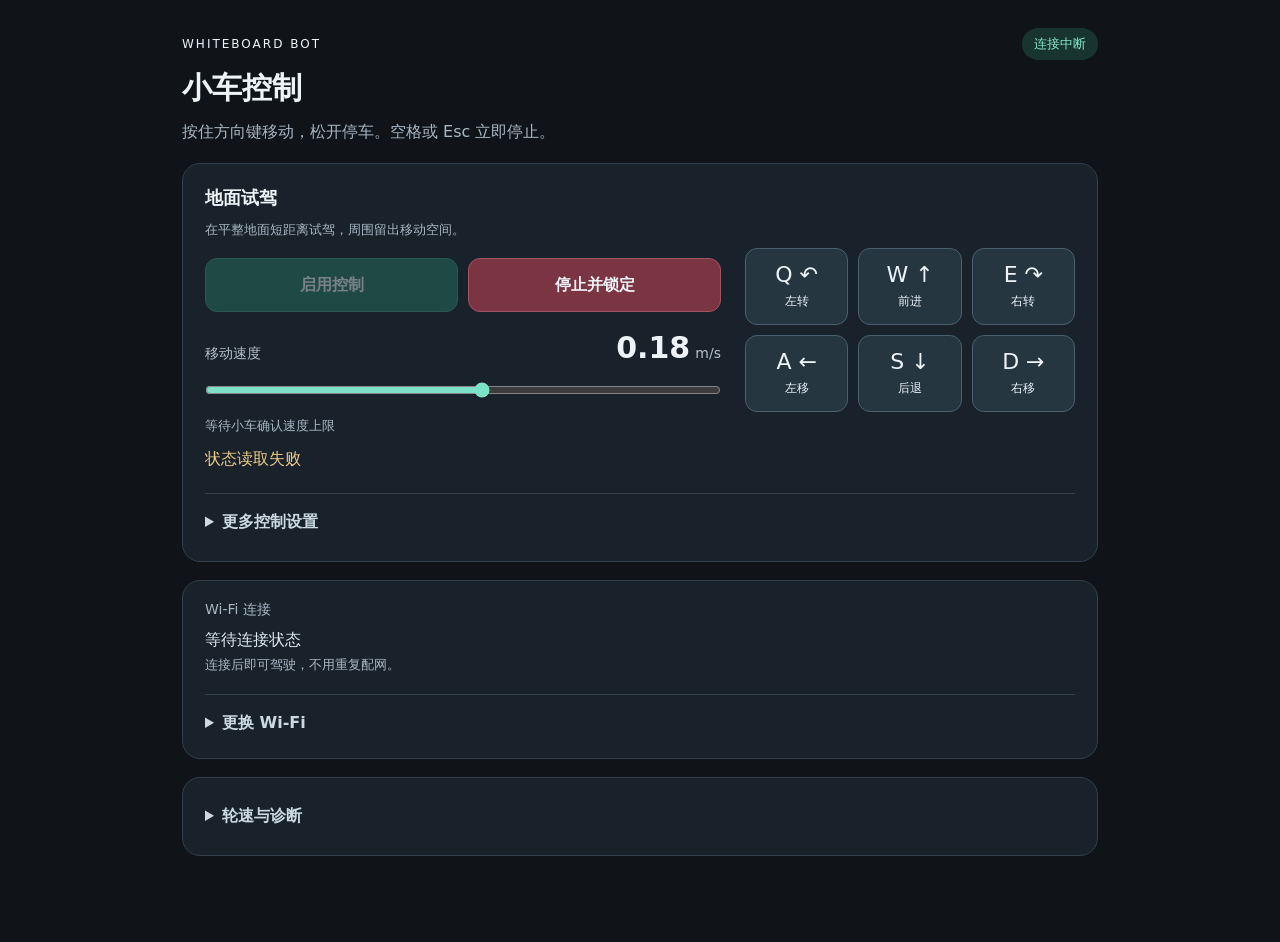
==== c6_drive/web/index.html @ 7c35288e "feat(c6_drive): encoder hold, encoder servo and load-servo experiments Also Wi-Fi provisioning over " ====
<!doctype html><html lang="zh-CN"><meta charset="utf-8"><meta name="viewport" content="width=device-width,initial-scale=1"><title>WhiteBoardBot · 小车控制</title>
<style>
:root{color-scheme:dark;font-family:system-ui,-apple-system,sans-serif;background:#101419;color:#edf3f7}*{box-sizing:border-box}body{max-width:960px;margin:28px auto;padding:0 22px 40px}h1{font-size:30px;margin:8px 0}h2{font-size:18px;margin:0}p{color:#a7b7c4;line-height:1.6;margin:10px 0}small{color:#a7b7c4;line-height:1.6}a{color:#7de1c8;overflow-wrap:anywhere}.top,.row,.section-head{display:flex;align-items:center;justify-content:space-between;gap:12px;flex-wrap:wrap}.brand{font-size:12px;letter-spacing:2px}.badge{font-size:13px;color:#83e5c9;background:#18342e;padding:7px 12px;border-radius:20px}.panel{background:#19222b;border:1px solid #30404c;border-radius:18px;padding:22px;margin:18px 0}button{background:#263640;border:1px solid #49606f;border-radius:12px;color:#edf3f7;padding:13px 18px;font:inherit;cursor:pointer;touch-action:manipulation}button:disabled{opacity:.45;cursor:default}button.on{background:#237565}#arm{background:#287a66;border-color:#41987f;font-weight:650}#stop{background:#7b3441;border-color:#a25361;font-weight:650}.drive-grid{display:grid;grid-template-columns:1fr 330px;gap:24px;align-items:center}.actions{display:flex;gap:10px;margin:18px 0}.actions button{flex:1;min-height:54px}.keys{display:grid;grid-template-columns:repeat(3,1fr);gap:10px}.keys button{font-size:22px;min-height:76px;touch-action:none}.keys small{display:block;font-size:12px;color:inherit;margin-top:5px}.speed-line{display:flex;align-items:baseline;gap:8px;justify-content:space-between}.speed-line output{font-size:30px;font-weight:650;font-variant-numeric:tabular-nums}.speed-line span{font-size:14px;color:#b4c3cf}#speed{width:100%;margin:16px 0;accent-color:#7de1c8}#message{min-height:26px;color:#edcb86;margin:12px 0 0}#modeLimitNote{font-size:13px;margin-bottom:0}.compact{padding:18px 22px}details>summary{cursor:pointer;font-weight:600;padding:6px 0;color:#cad9e3}details>summary:hover{color:#fff}details[open]>summary{margin-bottom:16px}.settings{margin-top:18px;border-top:1px solid #30404c;padding-top:12px}.settings .row{justify-content:flex-start}.settings label{display:flex;align-items:center;gap:10px;flex-wrap:wrap}input,select,textarea{font:inherit;max-width:100%;background:#101820;color:#edf3f7;border:1px solid #415867;border-radius:9px;padding:11px}input[type=number]{width:88px}input[type=range]{padding:0}#pose{font-size:14px}.network-form{display:grid;gap:16px}.network-form label{display:grid;gap:7px}.network-form input,.network-form select,.network-form textarea{width:100%;min-width:0}.network-form textarea{resize:vertical;font:13px/1.5 monospace}#enterpriseFields:not([hidden]){display:grid;gap:14px}.network-links{display:grid;gap:8px;margin:14px 0}.hint{font-size:13px}#networkMessage{color:#edcb86}.secondary{font-size:13px;background:transparent;padding:9px 12px}.connection-title{font-size:14px;color:#a7b7c4}#networkState{color:#dce9f0;margin:8px 0 3px}#networkHint{margin:0;font-size:13px}.table-scroll{overflow-x:auto}table{width:100%;border-collapse:collapse;font-size:14px}th,td{text-align:right;padding:12px 8px;border-bottom:1px solid #30404c;white-space:nowrap}th:first-child,td:first-child{text-align:left}#faultPanel{border-color:#956f45}#faultData{white-space:pre-wrap;overflow-wrap:anywhere;font:14px/1.6 system-ui}button:focus-visible,summary:focus-visible,input:focus-visible,select:focus-visible{outline:2px solid #7de1c8;outline-offset:3px}[hidden]{display:none!important}@media(max-width:700px){body{margin:18px auto;padding:0 14px 30px}.panel{padding:18px}.drive-grid{grid-template-columns:1fr;gap:20px}h1{font-size:26px}.keys button{min-height:66px}.actions{margin:14px 0}.badge{max-width:100%;overflow-wrap:anywhere}.row>*{max-width:100%}.settings label{width:100%}.settings select{width:100%}}
</style>
<header><div class="top"><span class="brand">WHITEBOARD BOT</span><span id="link" class="badge">正在连接</span></div><h1>小车控制</h1><p>按住方向键移动，松开停车。空格或 Esc 立即停止。</p></header>
<main>
<section class="panel" id="drivePanel"><div class="drive-grid"><div>
<h2 id="driveModeName">地面试驾</h2><p class="hint">在平整地面短距离试驾，周围留出移动空间。</p>
<div class="actions"><button id="arm" disabled>启用控制</button><button id="stop">停止并锁定</button></div>
<label class="speed-line" for="speed"><span>移动速度</span><div><output id="speedValue">0.08</output> <span>m/s</span></div></label><input aria-label="移动速度" id="speed" type="range" min="0.04" max="0.08" step="0.01" value="0.08">
<small id="speedLimitHint">等待小车确认速度上限</small><div id="message" role="status" aria-live="polite">正在读取小车状态…</div>
</div><div class="keys" aria-label="方向控制"><button data-key="q">Q ↶<small>左转</small></button><button data-key="w">W ↑<small>前进</small></button><button data-key="e">E ↷<small>右转</small></button><button data-key="a">A ←<small>左移</small></button><button data-key="s">S ↓<small>后退</small></button><button data-key="d">D →<small>右移</small></button></div></div>
<p id="modeLimitNote"></p>
<details class="settings" id="controlSettings"><summary>更多控制设置</summary>
<div class="row"><label>模式 <select id="mode"><option value="floor_trial" id="floorOption">地面限速试驾 · 起停纠偏</option><option value="legacy">原速度控制</option><option value="robust_wheels" id="robustOption">改进速度控制</option><option value="encoder_hold" id="holdOption">编码器纠偏（实验）</option></select></label></div>
<div class="row" style="margin-top:16px"><label>速度上限 <input aria-label="速度上限" id="maxSpeed" type="number" inputmode="decimal" min="0.04" max="0.40" step="0.01" value="0.08"> m/s</label><button id="useMax" class="secondary">用最高速度</button><button id="zeroPose" class="secondary">位置归零</button></div>
<p id="pose">编码器位置：等待状态</p><small>位置由轮子转动估算，打滑时不代表真实车身位置；此模式不能保证墙面不下滑。</small></details></section>
<section class="panel compact" id="networkPanel"><span class="connection-title">Wi-Fi 连接</span><p id="networkState" role="status">等待连接状态</p><p id="networkHint">连接后即可驾驶，不用重复配网。</p>
<details class="settings" id="networkSettings"><summary>更换 Wi-Fi</summary>
<p class="hint">停止并锁定后，可在这里更换网络。保存后小车会连接新网络，屏幕会显示新地址。</p>
<form id="networkForm" class="network-form"><label>网络名称（2.4 GHz）<input id="wifiSsid" type="text" maxlength="32" autocomplete="off" required></label>
<label>连接方式<select id="wifiAuth"><option value="personal">普通 Wi-Fi</option><option value="peap">学校账号 · PEAP</option><option value="ttls_mschapv2">学校账号 · TTLS / MSCHAPv2</option><option value="ttls_pap">学校账号 · TTLS / PAP</option></select></label>
<label id="wifiPasswordLabel">网络密码<input id="wifiPassword" type="password" maxlength="64" autocomplete="new-password" placeholder="新网络请填写密码；开放网络可留空"></label><small id="passwordHint"></small>
<div id="enterpriseFields" hidden><label>学校账号<input id="wifiUsername" type="text" maxlength="64" autocomplete="off"></label><details><summary>学校认证设置</summary><div class="network-form"><label>外层身份（可选）<input id="wifiIdentity" type="text" maxlength="64" autocomplete="off"></label><label>认证服务器<input id="wifiServer" type="text" maxlength="253" autocomplete="off" placeholder="学校公布的认证服务器域名"></label><label>CA 证书<textarea id="wifiCA" maxlength="4096" rows="5" spellcheck="false" placeholder="-----BEGIN CERTIFICATE-----"></textarea></label><label>或选择证书文件<input id="wifiCAFile" type="file" accept=".pem,.crt,.cer"></label></div></details><small>学校账号认证需要服务器和证书信息；不支持连接后的网页登录。</small></div>
<div class="row"><button id="wifiSave" type="submit">保存并连接</button></div></form>
<p id="networkMessage" role="status"></p>
<details class="settings"><summary>连接地址与已保存网络</summary><div class="network-links"><a id="homeUrl" hidden>局域网地址</a><a id="hostUrl" hidden>固定名称</a><a id="apUrl" hidden>备用热点入口</a></div><p class="hint">连接新网络失败时，可使用小车热点恢复设置。密码保存在小车，不显示在网页中。</p><button id="wifiForget" class="secondary" type="button">忘记已保存网络</button></details>
</details></section>
<section id="faultPanel" class="panel" hidden role="status"><b>停机记录</b><p id="faultSummary"></p><details><summary>查看故障数据</summary><pre id="faultData"></pre><small>PWM 为输出占空比，不是实测电压或力矩。</small></details></section>
<details class="panel" id="telemetryDetails"><summary>轮速与诊断</summary><small id="state">—</small><div class="table-scroll"><table><thead><tr><th>电机</th><th>目标 m/s</th><th>实际 m/s</th><th>PWM</th></tr></thead><tbody id="motors"></tbody></table></div><p><small>按 38 mm 轮径、2800 计数/圈换算。当前硬件无法读取电池电压。</small></p></details>
</main>
<script>
const token='__TOKEN__', keys=new Set(), motionKeys='wasdqe';
let lease=0,seq=0,busy=false,session=null,stopping=false,lastStatus=0,stopGeneration=0;
let maxSpeed=.30,driveSpeed=.18,maxWheelCps=8000,controlMode='legacy';
let modeSpeedLimit=.4,modeYawLimit=1.2;
let pendingMode=null,modeEditing=false,modeChanging=false,modeAwaitingStatus=false;
let armPending=false,canDriveNow=false;
let networkSaving=false,networkArmed=true,networkBusy=false,networkSupported=false,networkPrefilled=false;
let currentNetwork=null;
const $=id=>document.getElementById(id);
function enterpriseFields(){
 const enterprise=$('wifiAuth').value!=='personal'&&!!$('wifiAuth').value;
 $('enterpriseFields').hidden=!enterprise;
 for(const id of ['wifiUsername','wifiServer','wifiCA'])$(id).required=enterprise;
 $('wifiPassword').required=enterprise;
 passwordHint();
}
$('wifiAuth').onchange=enterpriseFields;
function passwordHint(){
 const same=currentNetwork?.auth==='personal'&&$('wifiAuth').value==='personal'&&$('wifiSsid').value===currentNetwork.ssid&&currentNetwork.password_saved;
 $('wifiPassword').placeholder=same?'已保存在小车；不改密码请留空':'新网络请填写密码；开放网络可留空';
 $('passwordHint').textContent=same?'此网络密码已保存，无需再输入。':$('wifiAuth').value==='personal'?'只在更换网络或密码时填写。':'使用学校提供的账号和密码。';
}
$('wifiSsid').oninput=passwordHint;

$('wifiCAFile').onchange=async()=>{
 const file=$('wifiCAFile').files?.[0];if(!file)return;
 if(file.size>4096){$('networkMessage').textContent='证书文件不能超过 4096 字节';return;}
 const text=await file.text();
 if(!text.includes('-----BEGIN CERTIFICATE-----')){$('networkMessage').textContent='请选择 PEM 文本证书；不是二进制 DER 格式';return;}
 $('wifiCA').value=text;
};
enterpriseFields();
function networkLink(id,url,label){
 const a=$(id),valid=typeof url==='string'&&/^http:\/\/[a-z0-9.-]+\/$/i.test(url);
 a.hidden=!valid;a.href=valid?url:'';a.textContent=valid?label+' '+url:'';
}
function showNetwork(s){
 const n=s.network;currentNetwork=n||null;networkArmed=!!s.armed;networkSupported=!!n;networkBusy=!!n?.busy;
 const locked=networkSaving||networkArmed||!!lease||networkBusy||!n;
 for(const id of ['wifiSave','wifiForget','wifiSsid','wifiPassword','wifiAuth','wifiUsername','wifiIdentity','wifiServer','wifiCA','wifiCAFile'])$(id).disabled=locked;
 if(!n){$('networkState').textContent='当前固件尚未支持Wi-Fi 网络 配网';return;}
 if(!networkPrefilled){if(!$('wifiSsid').value)$('wifiSsid').value=n.ssid||'';$('wifiAuth').value=n.auth||'personal';$('wifiServer').value=n.server_name||'';enterpriseFields();networkPrefilled=true;}
 const labels={connected:'已连接',applying:'正在应用设置',connecting:'正在连接',retry_wait:'暂未连上，将在停止控制时重试',check_settings:'多次认证连接未成功，请检查学校设置后重新保存',ap_only:'仅小车热点'};
 const reasons={201:'未找到该网络的可用 2.4 GHz 接入点',210:'未找到安全协议兼容的接入点',211:'接入点未满足安全认证要求',212:'信号未满足连接要求',23:'802.1X 认证未通过：需要核对账号、证书或学校接入策略',202:'认证失败：原因尚未确定',204:'认证握手超时',15:'四次握手超时',200:'接入点信号超时',203:'接入点关联失败'};
 let detail='';
 if(!n.connected&&n.associated)detail=' · 已完成 Wi-Fi 关联，等待 IP 地址';
 else if(!n.connected&&n.configured&&n.disconnect_reason)detail=` · 上次断开 ${n.disconnect_reason}：${reasons[n.disconnect_reason]||n.disconnect_name||'原因待诊断'}`;
 if(n.scan_state==='scanning')detail+=' · 正在扫描 2.4 GHz';
 else if(!n.connected&&n.scan_state==='complete')detail+=` · 2.4 GHz 扫描：${n.scan_ap_count} 个接入点，当前网络匹配 ${n.scan_matches} 个`;
 $('networkState').textContent=`${labels[n.state]||n.state}${n.ssid?' · '+n.ssid:''}${Number.isFinite(n.rssi_dbm)?' · '+n.rssi_dbm+' dBm':''}${n.error?' · '+n.error:''}${detail}`;
 $('networkHint').textContent=n.connected?'网络已就绪，无需重新保存或输入密码。上方即可启用驾驶。':networkBusy?'正在连接网络，连接成功后即可驾驶。':'当前可通过小车热点访问。展开「更换 Wi-Fi」设置常用网络。';
 passwordHint();
 networkLink('homeUrl',n.station_url,'局域网');networkLink('hostUrl',n.mdns_url,'固定名称');networkLink('apUrl',n.ap_url,'备用热点');
}
async function saveNetwork(forget=false){
 if(networkSaving||networkArmed||lease||networkBusy||!networkSupported||Date.now()-lastStatus>1000){$('networkMessage').textContent='请先停止并锁定，等待最新状态，再修改网络';return;}
 networkSaving=true;keys.clear();paintKeys();$('arm').disabled=true;
 $('wifiSave').disabled=$('wifiForget').disabled=true;
 try{
  const auth=$('wifiAuth').value||'personal';
  const body=forget?{forget:true}:{ssid:$('wifiSsid').value,password:$('wifiPassword').value,auth};
  const samePersonal=!forget&&auth==='personal'&&currentNetwork?.auth==='personal'&&body.ssid===currentNetwork.ssid&&currentNetwork.password_saved;
  if(samePersonal&&!body.password&&currentNetwork.connected){
   $('networkMessage').textContent='已经连接这个网络，无需重复保存。';$('networkSettings').open=false;return;
  }
  if(samePersonal&&!body.password)body.reuse_saved_password=true;
  if(!forget&&auth!=='personal'){
   Object.assign(body,{username:$('wifiUsername').value,identity:$('wifiIdentity').value,server_name:$('wifiServer').value,ca_pem:$('wifiCA').value});
   if(!body.username||!body.password||!body.server_name||!body.ca_pem.includes('-----BEGIN CERTIFICATE-----'))throw Error('请填写学校账号、密码、认证服务器及官方 CA 证书');
  }
  const r=await fetch('/network',{method:'POST',headers:{'Content-Type':'application/json','X-Control-Token':token},body:JSON.stringify(body),signal:AbortSignal.timeout(3000)});
  const d=await r.json();if(!r.ok||!d.ok)throw Error(({INVALID_WIFI:'检查网络名称、账号、密码及服务器设置',INVALID_AUTH:'请选择学校支持的认证方式',INVALID_CA:'CA 证书无效，需要学校官方 PEM 格式的 CA 证书',SAVED_NETWORK_MISMATCH:'这是另一个网络，请填写它的密码',STOP_BEFORE_WIFI_CHANGE:'请先停止并锁定，等轮子停止',SAVE_FAILED:'保存失败，请重试',BAD_TOKEN:'页面已过期，请刷新'})[d.error]||d.error||'配网失败');
  $('wifiPassword').value='';
  if(d.unchanged){$('networkMessage').textContent='网络设置未改变，保持当前连接。';$('networkSettings').open=false;return;}
  networkBusy=true;
  if(forget){$('wifiSsid').value='';$('networkMessage').textContent='已保存网络已删除，请使用小车热点入口';}
  else $('networkMessage').textContent='已保存，正在连接。热点可能短暂断开；稍后查看屏幕 IP 或此处链接。';
 }catch(e){$('networkMessage').textContent=e.message;}
 finally{networkSaving=false;}
}
$('networkForm').onsubmit=e=>{e.preventDefault();return saveNetwork(false);};
$('wifiForget').onclick=()=>saveNetwork(true);
for(const id of ['wifiSsid','wifiPassword','wifiUsername','wifiIdentity','wifiServer','wifiCA','wifiAuth'])$(id).onfocus=()=>{keys.clear();paintKeys();};
const faultNames={START_NO_MOTION:'启动补偿结束，仍未检测到预期方向的轮子运动',ROBUST_BAD_DT:'控制采样间隔超出范围',ROBUST_BAD_TARGET:'轮速目标无效',ROBUST_BAD_SPEED:'编码器速度数值无效',ROBUST_BAD_DUTY:'电机输出读回值无效',NO_ENCODER:'持续输出后仍没有有效轮速',ENCODER_DIRECTION:'轮速持续与已施加的驱动方向相反',ENCODER_FEEDBACK:'编码器双通道反馈异常',ODOMETRY_INVALID:'编码器位移或采样间隔无效',ODOMETRY_HOLD_FAULT:'编码器纠偏数据过期或误差过大',NETWORK_LOST:'Wi-Fi 连接丢失，已停止',WIFI_CONNECTING:'正在连接 Wi-Fi，请稍后启用',LINK_TIMEOUT:'控制指令超时',CONTROL_LATE:'控制循环延迟异常',ROBUST_INPUT_FAULT:'旧固件的通用故障：无法区分采样异常和启动后无运动'};
const faultName=code=>faultNames[code]||code;
function showFault(s){
 const f=s.last_fault;
 $('faultPanel').hidden=!f;
 if(!f)return;
 const historical=s.armed||f.run!==s.control_run;
 $('faultSummary').textContent=`${historical?'历史记录':'已停止'} · ${f.motor?'电机 '+f.motor:'控制器'}：${faultName(f.code)}（${f.code}）`;
 const number=(v,d=0)=>Number.isFinite(v)?v.toFixed(d):'无效';
 const rows=[`开机后 ${number(f.ms/1000,3)} s · 模式 ${f.mode} · 采样间隔 ${number(f.dt_s*1000,1)} ms`];
 for(let i=0;i<3;i++)rows.push(`电机 ${i+1}：目标 ${number(f.target_cps?.[i])} · 实测 ${number(f.speed_cps?.[i])} counts/s · PWM ${number(f.applied_pwm?.[i])}/255`);
 if(f.code==='START_NO_MOTION'||f.code==='NO_ENCODER')rows.push('这不能单独区分负载过大、卡住、供电/驱动异常或编码器反馈故障。');
 if(f.code==='ENCODER_DIRECTION')rows.push('持续反向轮速触发了保护；需结合换向、外力和逐轮极性测试判断，不能单凭此提示认定编码器接反。');
 $('faultData').textContent=rows.join('\n');
}
function speedNumber(value,fallback,maximum){
 const n=Number(value);return value===null||value===''||!Number.isFinite(n)?fallback:Math.round(Math.min(maximum,Math.max(.04,n))*100)/100;
}
function setSpeeds(maximum,current,persist=true){
 maxSpeed=speedNumber(maximum,maxSpeed,.40);
 driveSpeed=Math.min(maxSpeed,speedNumber(current,driveSpeed,maxSpeed));
 if(persist||document.activeElement!==$('maxSpeed'))$('maxSpeed').value=Math.min(maxSpeed,modeSpeedLimit).toFixed(2);
 $('speed').max=Math.min(maxSpeed,modeSpeedLimit).toFixed(2);
 $('speed').value=Math.min(driveSpeed,modeSpeedLimit).toFixed(2);$('speedValue').textContent=Math.min(driveSpeed,modeSpeedLimit).toFixed(2);
 if(persist)try{localStorage.setItem('wbb-drive-speeds-v1',JSON.stringify({maximum:maxSpeed,current:driveSpeed}));}catch{}
}
try{const saved=JSON.parse(localStorage.getItem('wbb-drive-speeds-v1'));if(saved)setSpeeds(saved.maximum,saved.current,false);}catch{}
setSpeeds(maxSpeed,driveSpeed,false);
async function send(op,extra={}){
 const controller=new AbortController(),timer=setTimeout(()=>controller.abort(),700);
 try{const r=await fetch('/cmd',{method:'POST',headers:{'Content-Type':'application/json','X-Control-Token':token},body:JSON.stringify({op,...extra}),signal:controller.signal});if(!r.ok)throw Error('HTTP '+r.status);const d=await r.json();if(!d.ok)throw Error(d.error||'命令被拒绝');return d;}finally{clearTimeout(timer);}
}
function paintKeys(){document.querySelectorAll('[data-key]').forEach(b=>b.classList.toggle('on',keys.has(b.dataset.key)));}
async function stop(){stopGeneration++;armPending=false;pendingMode=null;modeEditing=false;modeAwaitingStatus=true;lease=0;keys.clear();paintKeys();stopping=true;$('message').textContent='已锁定';try{await send('stop');}catch(e){$('message').textContent='连接中断；小车将在指令超时后停止';}finally{stopping=false;}}
$('stop').onclick=stop;
// Serialize changes after an in-flight poll; never discard a selection because
// polling owns the transport, or overwrite the native picker while it is open.
async function applyPendingMode(){
 if(busy||stopping||lease||networkArmed||document.hidden)return;
 while(pendingMode!==null&&!stopping&&!lease&&!networkArmed){
  const wanted=pendingMode,generation=stopGeneration;pendingMode=null;
  busy=true;modeChanging=true;modeAwaitingStatus=true;$('arm').disabled=true;
  try{
   const reply=await send('controller',{mode:wanted});
   if(generation===stopGeneration){
    controlMode=reply.controller||wanted;
    if(pendingMode===null){if(!modeEditing)$('mode').value=controlMode;$('message').textContent='模式已切换，请启用控制';}
   }
  }catch(e){
   pendingMode=null;
   if(generation===stopGeneration){$('message').textContent='切换失败：'+e.message;$('mode').value=controlMode;}
  }finally{modeChanging=false;busy=false;}
 }
}
$('mode').onfocus=()=>{modeEditing=true;keys.clear();paintKeys();};
$('mode').onblur=()=>{modeEditing=false;if(pendingMode===null&&!modeChanging)$('mode').value=controlMode;};
$('mode').onchange=async()=>{
 if(stopping||lease||networkArmed){$('mode').value=controlMode;$('message').textContent='请先停止并锁定，再切换模式';return;}
 pendingMode=$('mode').value;modeAwaitingStatus=true;keys.clear();paintKeys();$('arm').disabled=true;
 $('message').textContent='正在切换模式…';await applyPendingMode();
};
$('zeroPose').onclick=async()=>{if(busy||stopping||lease)return;busy=true;try{await send('zero_odometry');}catch(e){$('message').textContent=e.message;}finally{busy=false;}};
async function applyPendingArm(){
 if(!armPending||busy||stopping||pendingMode!==null||modeChanging||modeAwaitingStatus)return;
 armPending=false;
 if(lease||networkArmed||!canDriveNow||networkSaving||networkBusy||!document.hasFocus()||document.hidden||Date.now()-lastStatus>800){$('message').textContent='暂不能启用，请等待小车就绪后再试';return;}
 keys.clear();paintKeys();busy=true;const generation=stopGeneration;
 try{let d=await send('arm');if(generation!==stopGeneration||!document.hasFocus()||document.hidden){await stop();return;}lease=d.lease;seq=0;$('message').textContent='控制已启用：按住方向键移动';}
 catch(e){$('message').textContent=e.message;}finally{busy=false;}
}
$('arm').onclick=async()=>{
 if(stopping||lease||armPending||networkArmed||networkSaving||networkBusy||!document.hasFocus())return;
 armPending=true;$('arm').disabled=true;keys.clear();paintKeys();$('message').textContent='正在启用控制…';await applyPendingArm();
};
$('speed').oninput=()=>setSpeeds(maxSpeed,$('speed').value);
$('maxSpeed').onchange=()=>setSpeeds($('maxSpeed').value,driveSpeed);
$('useMax').onclick=()=>{setSpeeds($('maxSpeed').value,driveSpeed);setSpeeds(maxSpeed,maxSpeed);};
for(const id of ['speed','maxSpeed'])$(id).onfocus=()=>{keys.clear();paintKeys();};
function key(k,down){if(!lease)return;if(down)keys.add(k);else keys.delete(k);paintKeys();}
window.addEventListener('keydown',e=>{let k=e.key.toLowerCase();const editing=(['INPUT','TEXTAREA','SELECT'].includes(e.target?.tagName)&&e.target?.type!=='range')||e.target?.isContentEditable;if(k==='escape'||(k===' '&&!editing)){e.preventDefault();stop();return;}if(editing)return;if(motionKeys.includes(k)&&k.length===1&&!e.ctrlKey&&!e.metaKey&&!e.altKey){e.preventDefault();key(k,true);}});
window.addEventListener('keyup',e=>{key(e.key.toLowerCase(),false);});
window.addEventListener('blur',stop);document.addEventListener('visibilitychange',()=>{if(document.hidden)stop();});window.addEventListener('pagehide',()=>{lease=0;keys.clear();fetch('/cmd',{method:'POST',headers:{'Content-Type':'application/json','X-Control-Token':token},body:'{"op":"stop"}',keepalive:true}).catch(()=>{});});
document.querySelectorAll('[data-key]').forEach(b=>{b.onpointerdown=e=>{e.preventDefault();b.setPointerCapture(e.pointerId);key(b.dataset.key,true);};b.onpointerup=b.onpointercancel=b.onlostpointercapture=()=>key(b.dataset.key,false);});
function bodyCommand(){let speed=Math.min(driveSpeed,modeSpeedLimit,controlMode==='encoder_hold'?.08:.4),x=(keys.has('w')-keys.has('s'))*speed,y=(keys.has('a')-keys.has('d'))*speed;let n=Math.hypot(x,y);if(n>speed){x*=speed/n;y*=speed/n;}return [x,y,(keys.has('q')-keys.has('e'))*Math.min(modeYawLimit,controlMode==='encoder_hold'?.6:1.2)];}
function wheels(){let [x,y,w]=bodyCommand(),rot=w*.033738;const values=[-.8660254*x+.5*y+rot,-y+rot,.8660254*x+.5*y+rot].map(v=>v/(.11938052/2800));const scale=Math.min(1,maxWheelCps/Math.max(1,...values.map(Math.abs)));return values.map(v=>v*scale);}
async function tick(){
 if(!busy&&!stopping){busy=true;try{
  if(lease){if(!document.hasFocus()||document.hidden||Date.now()-lastStatus>800){await stop();}else{await send(controlMode==='encoder_hold'?'drive':'wheels',{lease,seq:++seq,values:controlMode==='encoder_hold'?bodyCommand():wheels()});}}
  const r=await fetch('/status',{cache:'no-store',signal:AbortSignal.timeout(700)});if(!r.ok)throw Error('状态读取失败');const s=await r.json();lastStatus=Date.now();
  maxWheelCps=Number.isFinite(s.max_wheel_cps)&&s.max_wheel_cps>0?Math.min(10000,s.max_wheel_cps):8000;
  if(session!==null&&session!==s.session){armPending=false;pendingMode=null;modeEditing=false;lease=0;keys.clear();$('message').textContent='小车已重启，请刷新页面';}session=s.session;
  if(lease&&(!s.armed||s.lease!==lease)){lease=0;keys.clear();paintKeys();$('message').textContent='已停止：'+faultName(s.reason);}
  showFault(s);showNetwork(s);
  if(!s.armed&&s.reason==='ROBUST_INPUT_FAULT')$('message').textContent='已停止：'+faultName(s.reason)+'。这份状态无法确定出错电机。';
  controlMode=s.controller||'legacy';modeAwaitingStatus=false;
  if(s.armed){armPending=false;pendingMode=null;modeEditing=false;}
  if(!modeEditing&&pendingMode===null&&!modeChanging)$('mode').value=controlMode;
  $('mode').disabled=s.armed||!!lease||armPending;
  $('driveModeName').textContent=controlMode==='floor_trial'?'地面试驾':controlMode==='encoder_hold'?'编码器纠偏':controlMode==='robust_wheels'?'改进速度控制':'原速度控制';
  modeSpeedLimit=controlMode==='encoder_hold'?.08:.4;modeYawLimit=controlMode==='encoder_hold'?.6:1.2;
  if(Number.isFinite(s.max_body_speed_mps)&&s.max_body_speed_mps>0)modeSpeedLimit=Math.min(modeSpeedLimit,s.max_body_speed_mps);
  if(Number.isFinite(s.max_yaw_rps)&&s.max_yaw_rps>0)modeYawLimit=Math.min(modeYawLimit,s.max_yaw_rps);
  setSpeeds(maxSpeed,driveSpeed,false);
  $('modeLimitNote').textContent=s.floor_trial?'试驾版 · 松键协调减速，转向限 0.4 rad/s。仍在改善抖动，不用于墙面保持。':controlMode==='encoder_hold'?'编码器纠偏仍处于实验阶段，仅完成架空测试，不用于墙面保持。':'速度模式：松键停止输出，不保持位置。';
  $('floorOption').disabled=typeof s.floor_trial!=='boolean';
  $('maxSpeed').max=modeSpeedLimit.toFixed(2);
  if(document.activeElement!==$('maxSpeed'))$('maxSpeed').value=Math.min(maxSpeed,modeSpeedLimit).toFixed(2);
  $('speedLimitHint').textContent=`当前模式速度上限 ${modeSpeedLimit.toFixed(2)} m/s。按住方向键移动，松开减速停止。`;
  $('robustOption').disabled=!s.robust_validated;$('holdOption').disabled=!s.hold_validated;$('zeroPose').disabled=s.armed||!!lease;
  const od=s.odometry;
  $('pose').textContent=od?.valid?`编码器估计：X ${(od.x_m*1000).toFixed(1)} mm · Y ${(od.y_m*1000).toFixed(1)} mm · 方向 ${(od.yaw_rad*180/Math.PI).toFixed(1)}°${od.holding?(od.within_hold_band?' · 误差在范围内，输出归零':' · 正在纠正编码器位移'):''}`:'编码器位置：无有效数据';
  const canDrive=s.manual_control_available??s.calibrated;
  canDriveNow=!!s.ready&&!!canDrive;
  $('link').textContent=s.network?.connected?`${s.network.ssid} · 在线`:'小车热点 · 在线';$('state').textContent=s.reason;$('arm').disabled=!canDriveNow||s.armed||!!lease||armPending||pendingMode!==null||modeChanging||networkSaving||networkBusy;
  $('arm').textContent=lease?'控制已启用':armPending?'正在启用…':'启用控制';
  if(!s.ready)$('message').textContent='输出故障，已锁定：'+s.reason+'。断开电机电源，检查TF卡槽和接线。';
  else if(!canDrive&&pendingMode===null&&!modeChanging)$('message').textContent='当前模式未完成验证。地面手动测试请选择「地面限速试驾」。';
  else if(s.floor_trial&&!lease&&['正在读取小车状态…','当前模式未完成验证。地面手动测试请选择「地面限速试驾」。'].includes($('message').textContent))$('message').textContent='已就绪，点击「启用控制」后按 W/A/S/D。';
  $('motors').innerHTML=s.motors.map(m=>`<tr><td>电机 ${m.physical}</td><td>${(m.target*.11938052/2800).toFixed(3)}</td><td>${(m.speed*.11938052/2800).toFixed(3)}</td><td>${m.pwm.toFixed(0)}</td></tr>`).join('');
 }catch(e){armPending=false;pendingMode=null;modeEditing=false;canDriveNow=false;lease=0;keys.clear();paintKeys();$('link').textContent='连接中断';$('message').textContent=e.message;try{await send('stop');}catch{}}finally{busy=false;await applyPendingMode();await applyPendingArm();}}
 setTimeout(tick,60);
}tick();
</script></html>
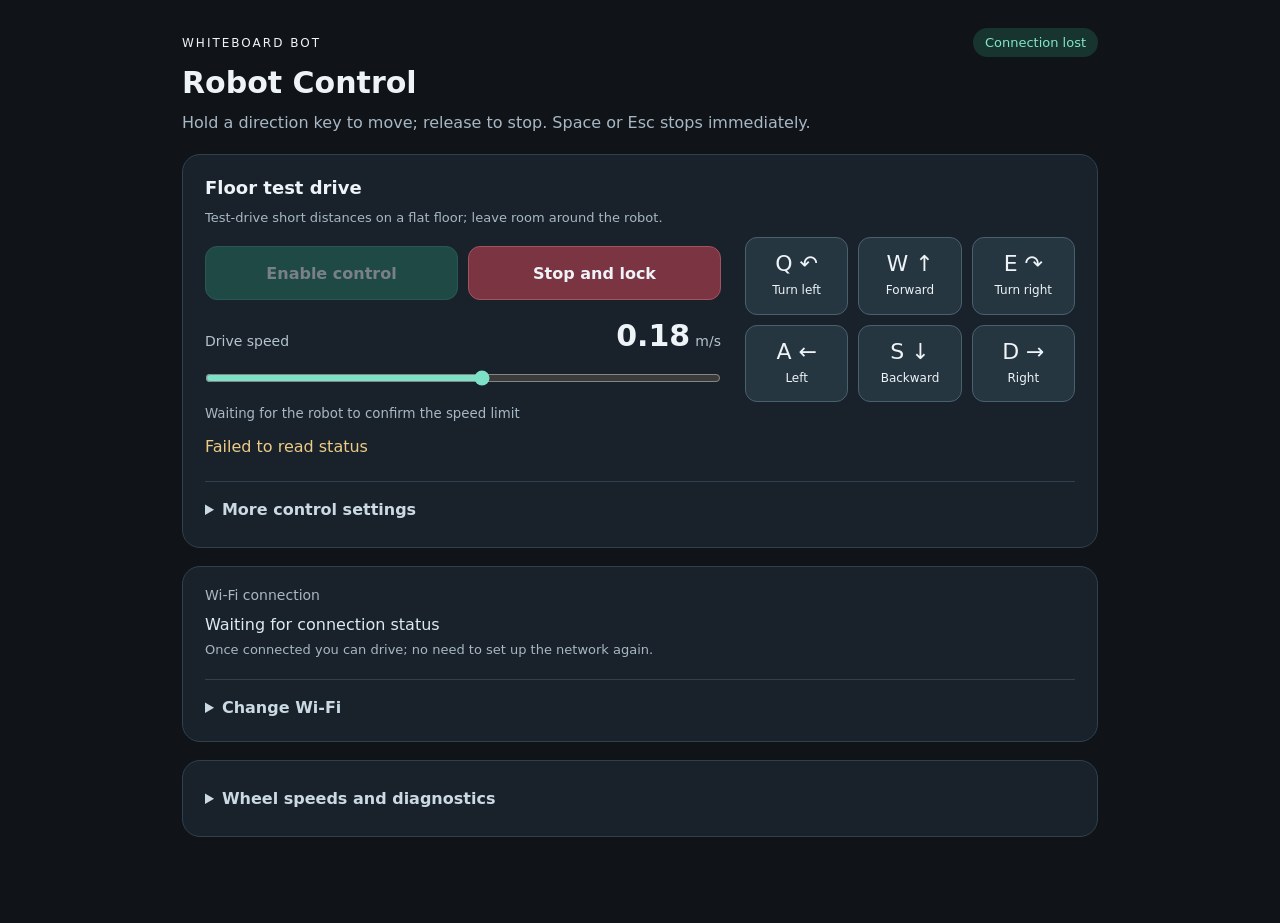
==== commit 024d042c: "Translate the Chinese comments, notes, logs and web pages into English" ====
--- a/c6_drive/web/index.html
+++ b/c6_drive/web/index.html
@@ -1,33 +1,33 @@
-<!doctype html><html lang="zh-CN"><meta charset="utf-8"><meta name="viewport" content="width=device-width,initial-scale=1"><title>WhiteBoardBot · 小车控制</title>
+<!doctype html><html lang="en"><meta charset="utf-8"><meta name="viewport" content="width=device-width,initial-scale=1"><title>WhiteBoardBot · Robot Control</title>
 <style>
 :root{color-scheme:dark;font-family:system-ui,-apple-system,sans-serif;background:#101419;color:#edf3f7}*{box-sizing:border-box}body{max-width:960px;margin:28px auto;padding:0 22px 40px}h1{font-size:30px;margin:8px 0}h2{font-size:18px;margin:0}p{color:#a7b7c4;line-height:1.6;margin:10px 0}small{color:#a7b7c4;line-height:1.6}a{color:#7de1c8;overflow-wrap:anywhere}.top,.row,.section-head{display:flex;align-items:center;justify-content:space-between;gap:12px;flex-wrap:wrap}.brand{font-size:12px;letter-spacing:2px}.badge{font-size:13px;color:#83e5c9;background:#18342e;padding:7px 12px;border-radius:20px}.panel{background:#19222b;border:1px solid #30404c;border-radius:18px;padding:22px;margin:18px 0}button{background:#263640;border:1px solid #49606f;border-radius:12px;color:#edf3f7;padding:13px 18px;font:inherit;cursor:pointer;touch-action:manipulation}button:disabled{opacity:.45;cursor:default}button.on{background:#237565}#arm{background:#287a66;border-color:#41987f;font-weight:650}#stop{background:#7b3441;border-color:#a25361;font-weight:650}.drive-grid{display:grid;grid-template-columns:1fr 330px;gap:24px;align-items:center}.actions{display:flex;gap:10px;margin:18px 0}.actions button{flex:1;min-height:54px}.keys{display:grid;grid-template-columns:repeat(3,1fr);gap:10px}.keys button{font-size:22px;min-height:76px;touch-action:none}.keys small{display:block;font-size:12px;color:inherit;margin-top:5px}.speed-line{display:flex;align-items:baseline;gap:8px;justify-content:space-between}.speed-line output{font-size:30px;font-weight:650;font-variant-numeric:tabular-nums}.speed-line span{font-size:14px;color:#b4c3cf}#speed{width:100%;margin:16px 0;accent-color:#7de1c8}#message{min-height:26px;color:#edcb86;margin:12px 0 0}#modeLimitNote{font-size:13px;margin-bottom:0}.compact{padding:18px 22px}details>summary{cursor:pointer;font-weight:600;padding:6px 0;color:#cad9e3}details>summary:hover{color:#fff}details[open]>summary{margin-bottom:16px}.settings{margin-top:18px;border-top:1px solid #30404c;padding-top:12px}.settings .row{justify-content:flex-start}.settings label{display:flex;align-items:center;gap:10px;flex-wrap:wrap}input,select,textarea{font:inherit;max-width:100%;background:#101820;color:#edf3f7;border:1px solid #415867;border-radius:9px;padding:11px}input[type=number]{width:88px}input[type=range]{padding:0}#pose{font-size:14px}.network-form{display:grid;gap:16px}.network-form label{display:grid;gap:7px}.network-form input,.network-form select,.network-form textarea{width:100%;min-width:0}.network-form textarea{resize:vertical;font:13px/1.5 monospace}#enterpriseFields:not([hidden]){display:grid;gap:14px}.network-links{display:grid;gap:8px;margin:14px 0}.hint{font-size:13px}#networkMessage{color:#edcb86}.secondary{font-size:13px;background:transparent;padding:9px 12px}.connection-title{font-size:14px;color:#a7b7c4}#networkState{color:#dce9f0;margin:8px 0 3px}#networkHint{margin:0;font-size:13px}.table-scroll{overflow-x:auto}table{width:100%;border-collapse:collapse;font-size:14px}th,td{text-align:right;padding:12px 8px;border-bottom:1px solid #30404c;white-space:nowrap}th:first-child,td:first-child{text-align:left}#faultPanel{border-color:#956f45}#faultData{white-space:pre-wrap;overflow-wrap:anywhere;font:14px/1.6 system-ui}button:focus-visible,summary:focus-visible,input:focus-visible,select:focus-visible{outline:2px solid #7de1c8;outline-offset:3px}[hidden]{display:none!important}@media(max-width:700px){body{margin:18px auto;padding:0 14px 30px}.panel{padding:18px}.drive-grid{grid-template-columns:1fr;gap:20px}h1{font-size:26px}.keys button{min-height:66px}.actions{margin:14px 0}.badge{max-width:100%;overflow-wrap:anywhere}.row>*{max-width:100%}.settings label{width:100%}.settings select{width:100%}}
 </style>
-<header><div class="top"><span class="brand">WHITEBOARD BOT</span><span id="link" class="badge">正在连接</span></div><h1>小车控制</h1><p>按住方向键移动，松开停车。空格或 Esc 立即停止。</p></header>
+<header><div class="top"><span class="brand">WHITEBOARD BOT</span><span id="link" class="badge">Connecting</span></div><h1>Robot Control</h1><p>Hold a direction key to move; release to stop. Space or Esc stops immediately.</p></header>
 <main>
 <section class="panel" id="drivePanel"><div class="drive-grid"><div>
-<h2 id="driveModeName">地面试驾</h2><p class="hint">在平整地面短距离试驾，周围留出移动空间。</p>
-<div class="actions"><button id="arm" disabled>启用控制</button><button id="stop">停止并锁定</button></div>
-<label class="speed-line" for="speed"><span>移动速度</span><div><output id="speedValue">0.08</output> <span>m/s</span></div></label><input aria-label="移动速度" id="speed" type="range" min="0.04" max="0.08" step="0.01" value="0.08">
-<small id="speedLimitHint">等待小车确认速度上限</small><div id="message" role="status" aria-live="polite">正在读取小车状态…</div>
-</div><div class="keys" aria-label="方向控制"><button data-key="q">Q ↶<small>左转</small></button><button data-key="w">W ↑<small>前进</small></button><button data-key="e">E ↷<small>右转</small></button><button data-key="a">A ←<small>左移</small></button><button data-key="s">S ↓<small>后退</small></button><button data-key="d">D →<small>右移</small></button></div></div>
+<h2 id="driveModeName">Floor test drive</h2><p class="hint">Test-drive short distances on a flat floor; leave room around the robot.</p>
+<div class="actions"><button id="arm" disabled>Enable control</button><button id="stop">Stop and lock</button></div>
+<label class="speed-line" for="speed"><span>Drive speed</span><div><output id="speedValue">0.08</output> <span>m/s</span></div></label><input aria-label="Drive speed" id="speed" type="range" min="0.04" max="0.08" step="0.01" value="0.08">
+<small id="speedLimitHint">Waiting for the robot to confirm the speed limit</small><div id="message" role="status" aria-live="polite">Reading robot status…</div>
+</div><div class="keys" aria-label="Direction controls"><button data-key="q">Q ↶<small>Turn left</small></button><button data-key="w">W ↑<small>Forward</small></button><button data-key="e">E ↷<small>Turn right</small></button><button data-key="a">A ←<small>Left</small></button><button data-key="s">S ↓<small>Backward</small></button><button data-key="d">D →<small>Right</small></button></div></div>
 <p id="modeLimitNote"></p>
-<details class="settings" id="controlSettings"><summary>更多控制设置</summary>
-<div class="row"><label>模式 <select id="mode"><option value="floor_trial" id="floorOption">地面限速试驾 · 起停纠偏</option><option value="legacy">原速度控制</option><option value="robust_wheels" id="robustOption">改进速度控制</option><option value="encoder_hold" id="holdOption">编码器纠偏（实验）</option></select></label></div>
-<div class="row" style="margin-top:16px"><label>速度上限 <input aria-label="速度上限" id="maxSpeed" type="number" inputmode="decimal" min="0.04" max="0.40" step="0.01" value="0.08"> m/s</label><button id="useMax" class="secondary">用最高速度</button><button id="zeroPose" class="secondary">位置归零</button></div>
-<p id="pose">编码器位置：等待状态</p><small>位置由轮子转动估算，打滑时不代表真实车身位置；此模式不能保证墙面不下滑。</small></details></section>
-<section class="panel compact" id="networkPanel"><span class="connection-title">Wi-Fi 连接</span><p id="networkState" role="status">等待连接状态</p><p id="networkHint">连接后即可驾驶，不用重复配网。</p>
-<details class="settings" id="networkSettings"><summary>更换 Wi-Fi</summary>
-<p class="hint">停止并锁定后，可在这里更换网络。保存后小车会连接新网络，屏幕会显示新地址。</p>
-<form id="networkForm" class="network-form"><label>网络名称（2.4 GHz）<input id="wifiSsid" type="text" maxlength="32" autocomplete="off" required></label>
-<label>连接方式<select id="wifiAuth"><option value="personal">普通 Wi-Fi</option><option value="peap">学校账号 · PEAP</option><option value="ttls_mschapv2">学校账号 · TTLS / MSCHAPv2</option><option value="ttls_pap">学校账号 · TTLS / PAP</option></select></label>
-<label id="wifiPasswordLabel">网络密码<input id="wifiPassword" type="password" maxlength="64" autocomplete="new-password" placeholder="新网络请填写密码；开放网络可留空"></label><small id="passwordHint"></small>
-<div id="enterpriseFields" hidden><label>学校账号<input id="wifiUsername" type="text" maxlength="64" autocomplete="off"></label><details><summary>学校认证设置</summary><div class="network-form"><label>外层身份（可选）<input id="wifiIdentity" type="text" maxlength="64" autocomplete="off"></label><label>认证服务器<input id="wifiServer" type="text" maxlength="253" autocomplete="off" placeholder="学校公布的认证服务器域名"></label><label>CA 证书<textarea id="wifiCA" maxlength="4096" rows="5" spellcheck="false" placeholder="-----BEGIN CERTIFICATE-----"></textarea></label><label>或选择证书文件<input id="wifiCAFile" type="file" accept=".pem,.crt,.cer"></label></div></details><small>学校账号认证需要服务器和证书信息；不支持连接后的网页登录。</small></div>
-<div class="row"><button id="wifiSave" type="submit">保存并连接</button></div></form>
+<details class="settings" id="controlSettings"><summary>More control settings</summary>
+<div class="row"><label>Mode <select id="mode"><option value="floor_trial" id="floorOption">Speed-limited floor test · start/stop fix</option><option value="legacy">Original speed control</option><option value="robust_wheels" id="robustOption">Improved speed control</option><option value="encoder_hold" id="holdOption">Encoder correction (experimental)</option></select></label></div>
+<div class="row" style="margin-top:16px"><label>Speed limit <input aria-label="Speed limit" id="maxSpeed" type="number" inputmode="decimal" min="0.04" max="0.40" step="0.01" value="0.08"> m/s</label><button id="useMax" class="secondary">Use max speed</button><button id="zeroPose" class="secondary">Reset position</button></div>
+<p id="pose">Encoder position: waiting for status</p><small>Position is estimated from wheel rotation; when the wheels slip it is not the true body position. This mode cannot keep the robot from sliding down a wall.</small></details></section>
+<section class="panel compact" id="networkPanel"><span class="connection-title">Wi-Fi connection</span><p id="networkState" role="status">Waiting for connection status</p><p id="networkHint">Once connected you can drive; no need to set up the network again.</p>
+<details class="settings" id="networkSettings"><summary>Change Wi-Fi</summary>
+<p class="hint">After Stop and lock, you can change the network here. After saving, the robot joins the new network and its screen shows the new address.</p>
+<form id="networkForm" class="network-form"><label>Network name (2.4 GHz)<input id="wifiSsid" type="text" maxlength="32" autocomplete="off" required></label>
+<label>Connection type<select id="wifiAuth"><option value="personal">Regular Wi-Fi</option><option value="peap">School account · PEAP</option><option value="ttls_mschapv2">School account · TTLS / MSCHAPv2</option><option value="ttls_pap">School account · TTLS / PAP</option></select></label>
+<label id="wifiPasswordLabel">Network password<input id="wifiPassword" type="password" maxlength="64" autocomplete="new-password" placeholder="New network password; blank if open"></label><small id="passwordHint"></small>
+<div id="enterpriseFields" hidden><label>School account<input id="wifiUsername" type="text" maxlength="64" autocomplete="off"></label><details><summary>School authentication settings</summary><div class="network-form"><label>Outer identity (optional)<input id="wifiIdentity" type="text" maxlength="64" autocomplete="off"></label><label>Authentication server<input id="wifiServer" type="text" maxlength="253" autocomplete="off" placeholder="Server domain published by the school"></label><label>CA certificate<textarea id="wifiCA" maxlength="4096" rows="5" spellcheck="false" placeholder="-----BEGIN CERTIFICATE-----"></textarea></label><label>Or choose a certificate file<input id="wifiCAFile" type="file" accept=".pem,.crt,.cer"></label></div></details><small>School account sign-in needs the server and certificate details. Web login pages after connecting are not supported.</small></div>
+<div class="row"><button id="wifiSave" type="submit">Save and connect</button></div></form>
 <p id="networkMessage" role="status"></p>
-<details class="settings"><summary>连接地址与已保存网络</summary><div class="network-links"><a id="homeUrl" hidden>局域网地址</a><a id="hostUrl" hidden>固定名称</a><a id="apUrl" hidden>备用热点入口</a></div><p class="hint">连接新网络失败时，可使用小车热点恢复设置。密码保存在小车，不显示在网页中。</p><button id="wifiForget" class="secondary" type="button">忘记已保存网络</button></details>
+<details class="settings"><summary>Addresses and saved network</summary><div class="network-links"><a id="homeUrl" hidden>LAN address</a><a id="hostUrl" hidden>Fixed name</a><a id="apUrl" hidden>Backup hotspot address</a></div><p class="hint">If joining a new network fails, use the robot hotspot to restore the settings. The password is stored on the robot and is not shown on the web page.</p><button id="wifiForget" class="secondary" type="button">Forget saved network</button></details>
 </details></section>
-<section id="faultPanel" class="panel" hidden role="status"><b>停机记录</b><p id="faultSummary"></p><details><summary>查看故障数据</summary><pre id="faultData"></pre><small>PWM 为输出占空比，不是实测电压或力矩。</small></details></section>
-<details class="panel" id="telemetryDetails"><summary>轮速与诊断</summary><small id="state">—</small><div class="table-scroll"><table><thead><tr><th>电机</th><th>目标 m/s</th><th>实际 m/s</th><th>PWM</th></tr></thead><tbody id="motors"></tbody></table></div><p><small>按 38 mm 轮径、2800 计数/圈换算。当前硬件无法读取电池电压。</small></p></details>
+<section id="faultPanel" class="panel" hidden role="status"><b>Stop record</b><p id="faultSummary"></p><details><summary>View fault data</summary><pre id="faultData"></pre><small>PWM is the output duty cycle, not measured voltage or torque.</small></details></section>
+<details class="panel" id="telemetryDetails"><summary>Wheel speeds and diagnostics</summary><small id="state">—</small><div class="table-scroll"><table><thead><tr><th>Motor</th><th>Target m/s</th><th>Actual m/s</th><th>PWM</th></tr></thead><tbody id="motors"></tbody></table></div><p><small>Converted with a 38 mm wheel diameter and 2800 counts/rev. The current hardware cannot read the battery voltage.</small></p></details>
 </main>
 <script>
 const token='__TOKEN__', keys=new Set(), motionKeys='wasdqe';
@@ -49,16 +49,16 @@
 $('wifiAuth').onchange=enterpriseFields;
 function passwordHint(){
  const same=currentNetwork?.auth==='personal'&&$('wifiAuth').value==='personal'&&$('wifiSsid').value===currentNetwork.ssid&&currentNetwork.password_saved;
- $('wifiPassword').placeholder=same?'已保存在小车；不改密码请留空':'新网络请填写密码；开放网络可留空';
- $('passwordHint').textContent=same?'此网络密码已保存，无需再输入。':$('wifiAuth').value==='personal'?'只在更换网络或密码时填写。':'使用学校提供的账号和密码。';
+ $('wifiPassword').placeholder=same?'Saved on the robot; leave blank to keep it':'New network password; blank if open';
+ $('passwordHint').textContent=same?'The password for this network is saved; no need to enter it again.':$('wifiAuth').value==='personal'?'Fill in only when changing the network or password.':'Use the account and password from your school.';
 }
 $('wifiSsid').oninput=passwordHint;
 
 $('wifiCAFile').onchange=async()=>{
  const file=$('wifiCAFile').files?.[0];if(!file)return;
- if(file.size>4096){$('networkMessage').textContent='证书文件不能超过 4096 字节';return;}
+ if(file.size>4096){$('networkMessage').textContent='The certificate file must not exceed 4096 bytes';return;}
  const text=await file.text();
- if(!text.includes('-----BEGIN CERTIFICATE-----')){$('networkMessage').textContent='请选择 PEM 文本证书；不是二进制 DER 格式';return;}
+ if(!text.includes('-----BEGIN CERTIFICATE-----')){$('networkMessage').textContent='Choose a PEM text certificate, not the binary DER format';return;}
  $('wifiCA').value=text;
 };
 enterpriseFields();
@@ -70,22 +70,22 @@
  const n=s.network;currentNetwork=n||null;networkArmed=!!s.armed;networkSupported=!!n;networkBusy=!!n?.busy;
  const locked=networkSaving||networkArmed||!!lease||networkBusy||!n;
  for(const id of ['wifiSave','wifiForget','wifiSsid','wifiPassword','wifiAuth','wifiUsername','wifiIdentity','wifiServer','wifiCA','wifiCAFile'])$(id).disabled=locked;
- if(!n){$('networkState').textContent='当前固件尚未支持Wi-Fi 网络 配网';return;}
+ if(!n){$('networkState').textContent='This firmware does not support Wi-Fi network setup yet';return;}
  if(!networkPrefilled){if(!$('wifiSsid').value)$('wifiSsid').value=n.ssid||'';$('wifiAuth').value=n.auth||'personal';$('wifiServer').value=n.server_name||'';enterpriseFields();networkPrefilled=true;}
- const labels={connected:'已连接',applying:'正在应用设置',connecting:'正在连接',retry_wait:'暂未连上，将在停止控制时重试',check_settings:'多次认证连接未成功，请检查学校设置后重新保存',ap_only:'仅小车热点'};
- const reasons={201:'未找到该网络的可用 2.4 GHz 接入点',210:'未找到安全协议兼容的接入点',211:'接入点未满足安全认证要求',212:'信号未满足连接要求',23:'802.1X 认证未通过：需要核对账号、证书或学校接入策略',202:'认证失败：原因尚未确定',204:'认证握手超时',15:'四次握手超时',200:'接入点信号超时',203:'接入点关联失败'};
+ const labels={connected:'Connected',applying:'Applying settings',connecting:'Connecting',retry_wait:'Not connected yet; will retry when control stops',check_settings:'Authentication failed several times; check the school settings and save again',ap_only:'Robot hotspot only'};
+ const reasons={201:'No usable 2.4 GHz access point found for this network',210:'No access point with a compatible security protocol found',211:'Access point did not meet the security authentication requirements',212:'Signal did not meet the connection requirements',23:'802.1X authentication failed: check the account, certificate or school access policy',202:'Authentication failed: cause not yet known',204:'Authentication handshake timed out',15:'4-way handshake timed out',200:'Access point signal timed out',203:'Association with the access point failed'};
  let detail='';
- if(!n.connected&&n.associated)detail=' · 已完成 Wi-Fi 关联，等待 IP 地址';
- else if(!n.connected&&n.configured&&n.disconnect_reason)detail=` · 上次断开 ${n.disconnect_reason}：${reasons[n.disconnect_reason]||n.disconnect_name||'原因待诊断'}`;
- if(n.scan_state==='scanning')detail+=' · 正在扫描 2.4 GHz';
- else if(!n.connected&&n.scan_state==='complete')detail+=` · 2.4 GHz 扫描：${n.scan_ap_count} 个接入点，当前网络匹配 ${n.scan_matches} 个`;
+ if(!n.connected&&n.associated)detail=' · Wi-Fi associated, waiting for IP address';
+ else if(!n.connected&&n.configured&&n.disconnect_reason)detail=` · Last disconnect ${n.disconnect_reason}: ${reasons[n.disconnect_reason]||n.disconnect_name||'cause to be diagnosed'}`;
+ if(n.scan_state==='scanning')detail+=' · Scanning 2.4 GHz';
+ else if(!n.connected&&n.scan_state==='complete')detail+=` · 2.4 GHz scan: ${n.scan_ap_count} access points, ${n.scan_matches} match this network`;
  $('networkState').textContent=`${labels[n.state]||n.state}${n.ssid?' · '+n.ssid:''}${Number.isFinite(n.rssi_dbm)?' · '+n.rssi_dbm+' dBm':''}${n.error?' · '+n.error:''}${detail}`;
- $('networkHint').textContent=n.connected?'网络已就绪，无需重新保存或输入密码。上方即可启用驾驶。':networkBusy?'正在连接网络，连接成功后即可驾驶。':'当前可通过小车热点访问。展开「更换 Wi-Fi」设置常用网络。';
+ $('networkHint').textContent=n.connected?'Network ready; no need to save again or enter the password. Enable driving above.':networkBusy?'Connecting to the network; you can drive once it connects.':'You can reach the robot through its hotspot now. Open "Change Wi-Fi" to set your usual network.';
  passwordHint();
- networkLink('homeUrl',n.station_url,'局域网');networkLink('hostUrl',n.mdns_url,'固定名称');networkLink('apUrl',n.ap_url,'备用热点');
+ networkLink('homeUrl',n.station_url,'LAN');networkLink('hostUrl',n.mdns_url,'Fixed name');networkLink('apUrl',n.ap_url,'Backup hotspot');
 }
 async function saveNetwork(forget=false){
- if(networkSaving||networkArmed||lease||networkBusy||!networkSupported||Date.now()-lastStatus>1000){$('networkMessage').textContent='请先停止并锁定，等待最新状态，再修改网络';return;}
+ if(networkSaving||networkArmed||lease||networkBusy||!networkSupported||Date.now()-lastStatus>1000){$('networkMessage').textContent='Stop and lock first, wait for fresh status, then change the network';return;}
  networkSaving=true;keys.clear();paintKeys();$('arm').disabled=true;
  $('wifiSave').disabled=$('wifiForget').disabled=true;
  try{
@@ -93,39 +93,39 @@
   const body=forget?{forget:true}:{ssid:$('wifiSsid').value,password:$('wifiPassword').value,auth};
   const samePersonal=!forget&&auth==='personal'&&currentNetwork?.auth==='personal'&&body.ssid===currentNetwork.ssid&&currentNetwork.password_saved;
   if(samePersonal&&!body.password&&currentNetwork.connected){
-   $('networkMessage').textContent='已经连接这个网络，无需重复保存。';$('networkSettings').open=false;return;
+   $('networkMessage').textContent='Already connected to this network; no need to save again.';$('networkSettings').open=false;return;
   }
   if(samePersonal&&!body.password)body.reuse_saved_password=true;
   if(!forget&&auth!=='personal'){
    Object.assign(body,{username:$('wifiUsername').value,identity:$('wifiIdentity').value,server_name:$('wifiServer').value,ca_pem:$('wifiCA').value});
-   if(!body.username||!body.password||!body.server_name||!body.ca_pem.includes('-----BEGIN CERTIFICATE-----'))throw Error('请填写学校账号、密码、认证服务器及官方 CA 证书');
+   if(!body.username||!body.password||!body.server_name||!body.ca_pem.includes('-----BEGIN CERTIFICATE-----'))throw Error('Enter the school account, password, authentication server and official CA certificate');
   }
   const r=await fetch('/network',{method:'POST',headers:{'Content-Type':'application/json','X-Control-Token':token},body:JSON.stringify(body),signal:AbortSignal.timeout(3000)});
-  const d=await r.json();if(!r.ok||!d.ok)throw Error(({INVALID_WIFI:'检查网络名称、账号、密码及服务器设置',INVALID_AUTH:'请选择学校支持的认证方式',INVALID_CA:'CA 证书无效，需要学校官方 PEM 格式的 CA 证书',SAVED_NETWORK_MISMATCH:'这是另一个网络，请填写它的密码',STOP_BEFORE_WIFI_CHANGE:'请先停止并锁定，等轮子停止',SAVE_FAILED:'保存失败，请重试',BAD_TOKEN:'页面已过期，请刷新'})[d.error]||d.error||'配网失败');
+  const d=await r.json();if(!r.ok||!d.ok)throw Error(({INVALID_WIFI:'Check the network name, account, password and server settings',INVALID_AUTH:'Choose an authentication method your school supports',INVALID_CA:'Invalid CA certificate; the official school CA certificate in PEM format is required',SAVED_NETWORK_MISMATCH:'This is a different network; enter its password',STOP_BEFORE_WIFI_CHANGE:'Stop and lock first, and wait for the wheels to stop',SAVE_FAILED:'Save failed; try again',BAD_TOKEN:'Page expired; refresh it'})[d.error]||d.error||'Network setup failed');
   $('wifiPassword').value='';
-  if(d.unchanged){$('networkMessage').textContent='网络设置未改变，保持当前连接。';$('networkSettings').open=false;return;}
+  if(d.unchanged){$('networkMessage').textContent='Network settings unchanged; keeping the current connection.';$('networkSettings').open=false;return;}
   networkBusy=true;
-  if(forget){$('wifiSsid').value='';$('networkMessage').textContent='已保存网络已删除，请使用小车热点入口';}
-  else $('networkMessage').textContent='已保存，正在连接。热点可能短暂断开；稍后查看屏幕 IP 或此处链接。';
+  if(forget){$('wifiSsid').value='';$('networkMessage').textContent='Saved network deleted; use the robot hotspot address';}
+  else $('networkMessage').textContent='Saved; connecting. The hotspot may drop briefly; check the IP on the screen or the links here shortly.';
  }catch(e){$('networkMessage').textContent=e.message;}
  finally{networkSaving=false;}
 }
 $('networkForm').onsubmit=e=>{e.preventDefault();return saveNetwork(false);};
 $('wifiForget').onclick=()=>saveNetwork(true);
 for(const id of ['wifiSsid','wifiPassword','wifiUsername','wifiIdentity','wifiServer','wifiCA','wifiAuth'])$(id).onfocus=()=>{keys.clear();paintKeys();};
-const faultNames={START_NO_MOTION:'启动补偿结束，仍未检测到预期方向的轮子运动',ROBUST_BAD_DT:'控制采样间隔超出范围',ROBUST_BAD_TARGET:'轮速目标无效',ROBUST_BAD_SPEED:'编码器速度数值无效',ROBUST_BAD_DUTY:'电机输出读回值无效',NO_ENCODER:'持续输出后仍没有有效轮速',ENCODER_DIRECTION:'轮速持续与已施加的驱动方向相反',ENCODER_FEEDBACK:'编码器双通道反馈异常',ODOMETRY_INVALID:'编码器位移或采样间隔无效',ODOMETRY_HOLD_FAULT:'编码器纠偏数据过期或误差过大',NETWORK_LOST:'Wi-Fi 连接丢失，已停止',WIFI_CONNECTING:'正在连接 Wi-Fi，请稍后启用',LINK_TIMEOUT:'控制指令超时',CONTROL_LATE:'控制循环延迟异常',ROBUST_INPUT_FAULT:'旧固件的通用故障：无法区分采样异常和启动后无运动'};
+const faultNames={START_NO_MOTION:'Startup compensation ended; still no wheel motion detected in the expected direction',ROBUST_BAD_DT:'Control sample interval out of range',ROBUST_BAD_TARGET:'Invalid wheel-speed target',ROBUST_BAD_SPEED:'Invalid encoder speed value',ROBUST_BAD_DUTY:'Invalid motor output readback',NO_ENCODER:'Still no valid wheel speed after sustained output',ENCODER_DIRECTION:'Wheel speed stayed opposite to the applied drive direction',ENCODER_FEEDBACK:'Abnormal encoder two-channel feedback',ODOMETRY_INVALID:'Invalid encoder displacement or sample interval',ODOMETRY_HOLD_FAULT:'Encoder correction data stale or error too large',NETWORK_LOST:'Wi-Fi connection lost; stopped',WIFI_CONNECTING:'Connecting to Wi-Fi; enable later',LINK_TIMEOUT:'Control command timed out',CONTROL_LATE:'Abnormal control loop delay',ROBUST_INPUT_FAULT:'Generic fault from older firmware: cannot tell a sampling fault from no motion after start'};
 const faultName=code=>faultNames[code]||code;
 function showFault(s){
  const f=s.last_fault;
  $('faultPanel').hidden=!f;
  if(!f)return;
  const historical=s.armed||f.run!==s.control_run;
- $('faultSummary').textContent=`${historical?'历史记录':'已停止'} · ${f.motor?'电机 '+f.motor:'控制器'}：${faultName(f.code)}（${f.code}）`;
- const number=(v,d=0)=>Number.isFinite(v)?v.toFixed(d):'无效';
- const rows=[`开机后 ${number(f.ms/1000,3)} s · 模式 ${f.mode} · 采样间隔 ${number(f.dt_s*1000,1)} ms`];
- for(let i=0;i<3;i++)rows.push(`电机 ${i+1}：目标 ${number(f.target_cps?.[i])} · 实测 ${number(f.speed_cps?.[i])} counts/s · PWM ${number(f.applied_pwm?.[i])}/255`);
- if(f.code==='START_NO_MOTION'||f.code==='NO_ENCODER')rows.push('这不能单独区分负载过大、卡住、供电/驱动异常或编码器反馈故障。');
- if(f.code==='ENCODER_DIRECTION')rows.push('持续反向轮速触发了保护；需结合换向、外力和逐轮极性测试判断，不能单凭此提示认定编码器接反。');
+ $('faultSummary').textContent=`${historical?'History':'Stopped'} · ${f.motor?'Motor '+f.motor:'Controller'}: ${faultName(f.code)} (${f.code})`;
+ const number=(v,d=0)=>Number.isFinite(v)?v.toFixed(d):'invalid';
+ const rows=[`${number(f.ms/1000,3)} s after power-on · Mode ${f.mode} · Sample interval ${number(f.dt_s*1000,1)} ms`];
+ for(let i=0;i<3;i++)rows.push(`Motor ${i+1}: target ${number(f.target_cps?.[i])} · measured ${number(f.speed_cps?.[i])} counts/s · PWM ${number(f.applied_pwm?.[i])}/255`);
+ if(f.code==='START_NO_MOTION'||f.code==='NO_ENCODER')rows.push('This alone cannot tell apart overload, jamming, a power/driver fault or an encoder feedback fault.');
+ if(f.code==='ENCODER_DIRECTION')rows.push('Sustained reverse wheel speed triggered the protection. Judge it together with direction changes, external forces and per-wheel polarity tests; this message alone does not prove the encoder is wired backwards.');
  $('faultData').textContent=rows.join('\n');
 }
 function speedNumber(value,fallback,maximum){
@@ -143,10 +143,10 @@
 setSpeeds(maxSpeed,driveSpeed,false);
 async function send(op,extra={}){
  const controller=new AbortController(),timer=setTimeout(()=>controller.abort(),700);
- try{const r=await fetch('/cmd',{method:'POST',headers:{'Content-Type':'application/json','X-Control-Token':token},body:JSON.stringify({op,...extra}),signal:controller.signal});if(!r.ok)throw Error('HTTP '+r.status);const d=await r.json();if(!d.ok)throw Error(d.error||'命令被拒绝');return d;}finally{clearTimeout(timer);}
+ try{const r=await fetch('/cmd',{method:'POST',headers:{'Content-Type':'application/json','X-Control-Token':token},body:JSON.stringify({op,...extra}),signal:controller.signal});if(!r.ok)throw Error('HTTP '+r.status);const d=await r.json();if(!d.ok)throw Error(d.error||'Command rejected');return d;}finally{clearTimeout(timer);}
 }
 function paintKeys(){document.querySelectorAll('[data-key]').forEach(b=>b.classList.toggle('on',keys.has(b.dataset.key)));}
-async function stop(){stopGeneration++;armPending=false;pendingMode=null;modeEditing=false;modeAwaitingStatus=true;lease=0;keys.clear();paintKeys();stopping=true;$('message').textContent='已锁定';try{await send('stop');}catch(e){$('message').textContent='连接中断；小车将在指令超时后停止';}finally{stopping=false;}}
+async function stop(){stopGeneration++;armPending=false;pendingMode=null;modeEditing=false;modeAwaitingStatus=true;lease=0;keys.clear();paintKeys();stopping=true;$('message').textContent='Locked';try{await send('stop');}catch(e){$('message').textContent='Connection lost; the robot will stop when its commands time out';}finally{stopping=false;}}
 $('stop').onclick=stop;
 // Serialize changes after an in-flight poll; never discard a selection because
 // polling owns the transport, or overwrite the native picker while it is open.
@@ -159,33 +159,33 @@
    const reply=await send('controller',{mode:wanted});
    if(generation===stopGeneration){
     controlMode=reply.controller||wanted;
-    if(pendingMode===null){if(!modeEditing)$('mode').value=controlMode;$('message').textContent='模式已切换，请启用控制';}
+    if(pendingMode===null){if(!modeEditing)$('mode').value=controlMode;$('message').textContent='Mode switched; enable control';}
    }
   }catch(e){
    pendingMode=null;
-   if(generation===stopGeneration){$('message').textContent='切换失败：'+e.message;$('mode').value=controlMode;}
+   if(generation===stopGeneration){$('message').textContent='Switch failed: '+e.message;$('mode').value=controlMode;}
   }finally{modeChanging=false;busy=false;}
  }
 }
 $('mode').onfocus=()=>{modeEditing=true;keys.clear();paintKeys();};
 $('mode').onblur=()=>{modeEditing=false;if(pendingMode===null&&!modeChanging)$('mode').value=controlMode;};
 $('mode').onchange=async()=>{
- if(stopping||lease||networkArmed){$('mode').value=controlMode;$('message').textContent='请先停止并锁定，再切换模式';return;}
+ if(stopping||lease||networkArmed){$('mode').value=controlMode;$('message').textContent='Stop and lock first, then switch modes';return;}
  pendingMode=$('mode').value;modeAwaitingStatus=true;keys.clear();paintKeys();$('arm').disabled=true;
- $('message').textContent='正在切换模式…';await applyPendingMode();
+ $('message').textContent='Switching mode…';await applyPendingMode();
 };
 $('zeroPose').onclick=async()=>{if(busy||stopping||lease)return;busy=true;try{await send('zero_odometry');}catch(e){$('message').textContent=e.message;}finally{busy=false;}};
 async function applyPendingArm(){
  if(!armPending||busy||stopping||pendingMode!==null||modeChanging||modeAwaitingStatus)return;
  armPending=false;
- if(lease||networkArmed||!canDriveNow||networkSaving||networkBusy||!document.hasFocus()||document.hidden||Date.now()-lastStatus>800){$('message').textContent='暂不能启用，请等待小车就绪后再试';return;}
+ if(lease||networkArmed||!canDriveNow||networkSaving||networkBusy||!document.hasFocus()||document.hidden||Date.now()-lastStatus>800){$('message').textContent='Cannot enable yet; wait until the robot is ready and try again';return;}
  keys.clear();paintKeys();busy=true;const generation=stopGeneration;
- try{let d=await send('arm');if(generation!==stopGeneration||!document.hasFocus()||document.hidden){await stop();return;}lease=d.lease;seq=0;$('message').textContent='控制已启用：按住方向键移动';}
+ try{let d=await send('arm');if(generation!==stopGeneration||!document.hasFocus()||document.hidden){await stop();return;}lease=d.lease;seq=0;$('message').textContent='Control enabled: hold a direction key to move';}
  catch(e){$('message').textContent=e.message;}finally{busy=false;}
 }
 $('arm').onclick=async()=>{
  if(stopping||lease||armPending||networkArmed||networkSaving||networkBusy||!document.hasFocus())return;
- armPending=true;$('arm').disabled=true;keys.clear();paintKeys();$('message').textContent='正在启用控制…';await applyPendingArm();
+ armPending=true;$('arm').disabled=true;keys.clear();paintKeys();$('message').textContent='Enabling control…';await applyPendingArm();
 };
 $('speed').oninput=()=>setSpeeds(maxSpeed,$('speed').value);
 $('maxSpeed').onchange=()=>setSpeeds($('maxSpeed').value,driveSpeed);
@@ -201,38 +201,38 @@
 async function tick(){
  if(!busy&&!stopping){busy=true;try{
   if(lease){if(!document.hasFocus()||document.hidden||Date.now()-lastStatus>800){await stop();}else{await send(controlMode==='encoder_hold'?'drive':'wheels',{lease,seq:++seq,values:controlMode==='encoder_hold'?bodyCommand():wheels()});}}
-  const r=await fetch('/status',{cache:'no-store',signal:AbortSignal.timeout(700)});if(!r.ok)throw Error('状态读取失败');const s=await r.json();lastStatus=Date.now();
+  const r=await fetch('/status',{cache:'no-store',signal:AbortSignal.timeout(700)});if(!r.ok)throw Error('Failed to read status');const s=await r.json();lastStatus=Date.now();
   maxWheelCps=Number.isFinite(s.max_wheel_cps)&&s.max_wheel_cps>0?Math.min(10000,s.max_wheel_cps):8000;
-  if(session!==null&&session!==s.session){armPending=false;pendingMode=null;modeEditing=false;lease=0;keys.clear();$('message').textContent='小车已重启，请刷新页面';}session=s.session;
-  if(lease&&(!s.armed||s.lease!==lease)){lease=0;keys.clear();paintKeys();$('message').textContent='已停止：'+faultName(s.reason);}
+  if(session!==null&&session!==s.session){armPending=false;pendingMode=null;modeEditing=false;lease=0;keys.clear();$('message').textContent='The robot restarted; refresh the page';}session=s.session;
+  if(lease&&(!s.armed||s.lease!==lease)){lease=0;keys.clear();paintKeys();$('message').textContent='Stopped: '+faultName(s.reason);}
   showFault(s);showNetwork(s);
-  if(!s.armed&&s.reason==='ROBUST_INPUT_FAULT')$('message').textContent='已停止：'+faultName(s.reason)+'。这份状态无法确定出错电机。';
+  if(!s.armed&&s.reason==='ROBUST_INPUT_FAULT')$('message').textContent='Stopped: '+faultName(s.reason)+'. This status cannot identify the faulty motor.';
   controlMode=s.controller||'legacy';modeAwaitingStatus=false;
   if(s.armed){armPending=false;pendingMode=null;modeEditing=false;}
   if(!modeEditing&&pendingMode===null&&!modeChanging)$('mode').value=controlMode;
   $('mode').disabled=s.armed||!!lease||armPending;
-  $('driveModeName').textContent=controlMode==='floor_trial'?'地面试驾':controlMode==='encoder_hold'?'编码器纠偏':controlMode==='robust_wheels'?'改进速度控制':'原速度控制';
+  $('driveModeName').textContent=controlMode==='floor_trial'?'Floor test drive':controlMode==='encoder_hold'?'Encoder correction':controlMode==='robust_wheels'?'Improved speed control':'Original speed control';
   modeSpeedLimit=controlMode==='encoder_hold'?.08:.4;modeYawLimit=controlMode==='encoder_hold'?.6:1.2;
   if(Number.isFinite(s.max_body_speed_mps)&&s.max_body_speed_mps>0)modeSpeedLimit=Math.min(modeSpeedLimit,s.max_body_speed_mps);
   if(Number.isFinite(s.max_yaw_rps)&&s.max_yaw_rps>0)modeYawLimit=Math.min(modeYawLimit,s.max_yaw_rps);
   setSpeeds(maxSpeed,driveSpeed,false);
-  $('modeLimitNote').textContent=s.floor_trial?'试驾版 · 松键协调减速，转向限 0.4 rad/s。仍在改善抖动，不用于墙面保持。':controlMode==='encoder_hold'?'编码器纠偏仍处于实验阶段，仅完成架空测试，不用于墙面保持。':'速度模式：松键停止输出，不保持位置。';
+  $('modeLimitNote').textContent=s.floor_trial?'Test-drive version · coordinated deceleration on key release, turning limited to 0.4 rad/s. Jitter is still being improved; not for wall hold.':controlMode==='encoder_hold'?'Encoder correction is still experimental and has only been tested with the wheels off the ground; not for wall hold.':'Speed mode: releasing the keys stops output; position is not held.';
   $('floorOption').disabled=typeof s.floor_trial!=='boolean';
   $('maxSpeed').max=modeSpeedLimit.toFixed(2);
   if(document.activeElement!==$('maxSpeed'))$('maxSpeed').value=Math.min(maxSpeed,modeSpeedLimit).toFixed(2);
-  $('speedLimitHint').textContent=`当前模式速度上限 ${modeSpeedLimit.toFixed(2)} m/s。按住方向键移动，松开减速停止。`;
+  $('speedLimitHint').textContent=`Speed limit in this mode: ${modeSpeedLimit.toFixed(2)} m/s. Hold a direction key to move; release to slow down and stop.`;
   $('robustOption').disabled=!s.robust_validated;$('holdOption').disabled=!s.hold_validated;$('zeroPose').disabled=s.armed||!!lease;
   const od=s.odometry;
-  $('pose').textContent=od?.valid?`编码器估计：X ${(od.x_m*1000).toFixed(1)} mm · Y ${(od.y_m*1000).toFixed(1)} mm · 方向 ${(od.yaw_rad*180/Math.PI).toFixed(1)}°${od.holding?(od.within_hold_band?' · 误差在范围内，输出归零':' · 正在纠正编码器位移'):''}`:'编码器位置：无有效数据';
+  $('pose').textContent=od?.valid?`Encoder estimate: X ${(od.x_m*1000).toFixed(1)} mm · Y ${(od.y_m*1000).toFixed(1)} mm · heading ${(od.yaw_rad*180/Math.PI).toFixed(1)}°${od.holding?(od.within_hold_band?' · error within band, output zeroed':' · correcting encoder displacement'):''}`:'Encoder position: no valid data';
   const canDrive=s.manual_control_available??s.calibrated;
   canDriveNow=!!s.ready&&!!canDrive;
-  $('link').textContent=s.network?.connected?`${s.network.ssid} · 在线`:'小车热点 · 在线';$('state').textContent=s.reason;$('arm').disabled=!canDriveNow||s.armed||!!lease||armPending||pendingMode!==null||modeChanging||networkSaving||networkBusy;
-  $('arm').textContent=lease?'控制已启用':armPending?'正在启用…':'启用控制';
-  if(!s.ready)$('message').textContent='输出故障，已锁定：'+s.reason+'。断开电机电源，检查TF卡槽和接线。';
-  else if(!canDrive&&pendingMode===null&&!modeChanging)$('message').textContent='当前模式未完成验证。地面手动测试请选择「地面限速试驾」。';
-  else if(s.floor_trial&&!lease&&['正在读取小车状态…','当前模式未完成验证。地面手动测试请选择「地面限速试驾」。'].includes($('message').textContent))$('message').textContent='已就绪，点击「启用控制」后按 W/A/S/D。';
-  $('motors').innerHTML=s.motors.map(m=>`<tr><td>电机 ${m.physical}</td><td>${(m.target*.11938052/2800).toFixed(3)}</td><td>${(m.speed*.11938052/2800).toFixed(3)}</td><td>${m.pwm.toFixed(0)}</td></tr>`).join('');
- }catch(e){armPending=false;pendingMode=null;modeEditing=false;canDriveNow=false;lease=0;keys.clear();paintKeys();$('link').textContent='连接中断';$('message').textContent=e.message;try{await send('stop');}catch{}}finally{busy=false;await applyPendingMode();await applyPendingArm();}}
+  $('link').textContent=s.network?.connected?`${s.network.ssid} · online`:'Robot hotspot · online';$('state').textContent=s.reason;$('arm').disabled=!canDriveNow||s.armed||!!lease||armPending||pendingMode!==null||modeChanging||networkSaving||networkBusy;
+  $('arm').textContent=lease?'Control enabled':armPending?'Enabling…':'Enable control';
+  if(!s.ready)$('message').textContent='Output fault, locked: '+s.reason+'. Disconnect motor power and check the TF card slot and wiring.';
+  else if(!canDrive&&pendingMode===null&&!modeChanging)$('message').textContent='This mode is not validated yet. For manual floor tests, choose "Speed-limited floor test".';
+  else if(s.floor_trial&&!lease&&['Reading robot status…','This mode is not validated yet. For manual floor tests, choose "Speed-limited floor test".'].includes($('message').textContent))$('message').textContent='Ready. Click "Enable control", then press W/A/S/D.';
+  $('motors').innerHTML=s.motors.map(m=>`<tr><td>Motor ${m.physical}</td><td>${(m.target*.11938052/2800).toFixed(3)}</td><td>${(m.speed*.11938052/2800).toFixed(3)}</td><td>${m.pwm.toFixed(0)}</td></tr>`).join('');
+ }catch(e){armPending=false;pendingMode=null;modeEditing=false;canDriveNow=false;lease=0;keys.clear();paintKeys();$('link').textContent='Connection lost';$('message').textContent=e.message;try{await send('stop');}catch{}}finally{busy=false;await applyPendingMode();await applyPendingArm();}}
  setTimeout(tick,60);
 }tick();
 </script></html>
